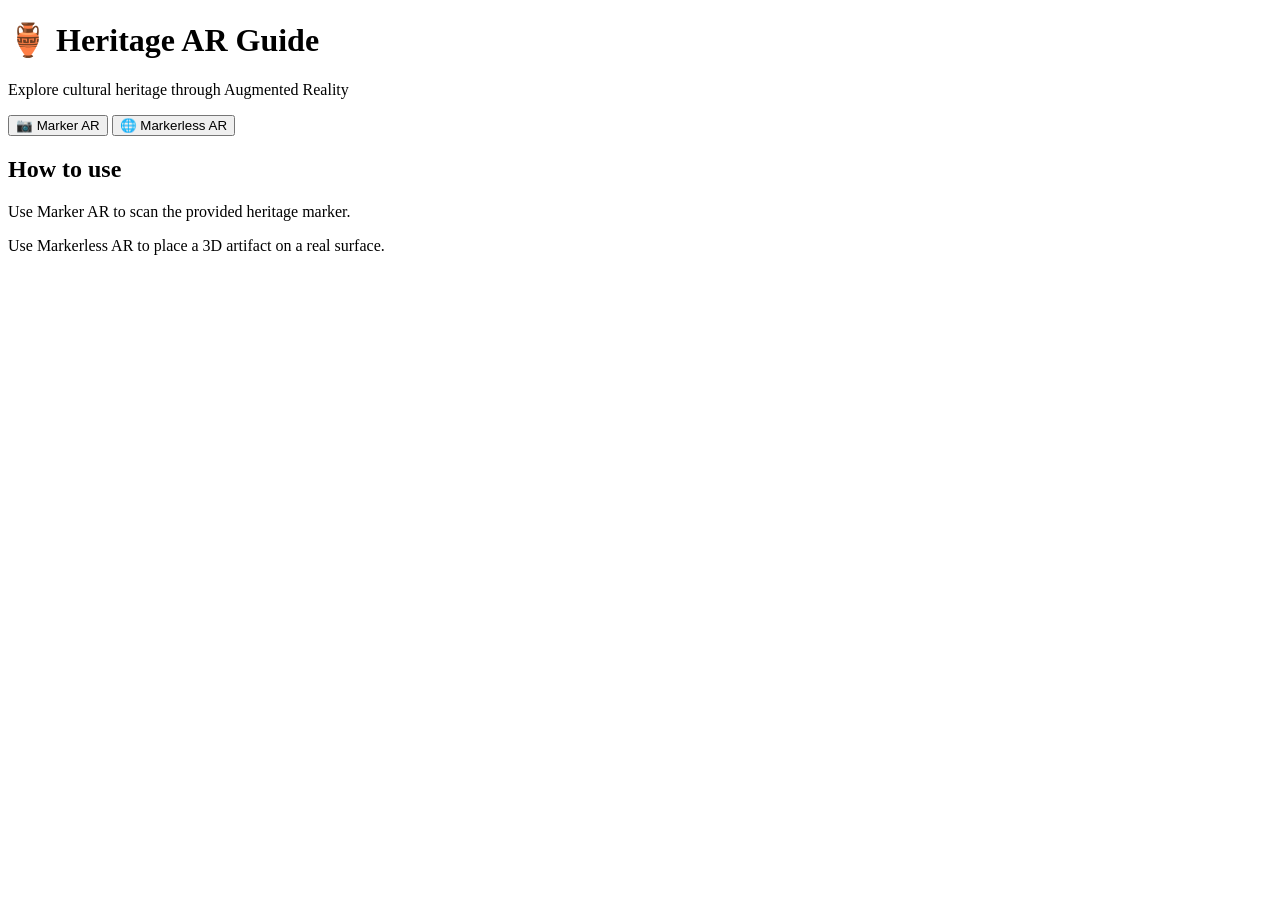
==== index.html @ 5d35ad5e "Add files via upload" ====
<!DOCTYPE html>
<html lang="en">

<head>

    <meta charset="UTF-8">

    <meta name="viewport"
          content="width=device-width,
                   initial-scale=1.0">

    <title>Heritage AR Guide</title>

    <link rel="stylesheet"
          href="css/style.css">

</head>

<body>

    <div class="landing">

        <h1>🏺 Heritage AR Guide</h1>

        <p class="subtitle">
            Explore cultural heritage through
            Augmented Reality
        </p>

        <div class="menu">

            <button id="markerARButton">
                📷 Marker AR
            </button>

            <button id="markerlessARButton">
                🌐 Markerless AR
            </button>

        </div>

        <div class="info">

            <h2>How to use</h2>

            <p>
                Use Marker AR to scan the provided
                heritage marker.
            </p>

            <p>
                Use Markerless AR to place a
                3D artifact on a real surface.
            </p>

        </div>

    </div>

    <script src="js/main.js"></script>

</body>

</html>
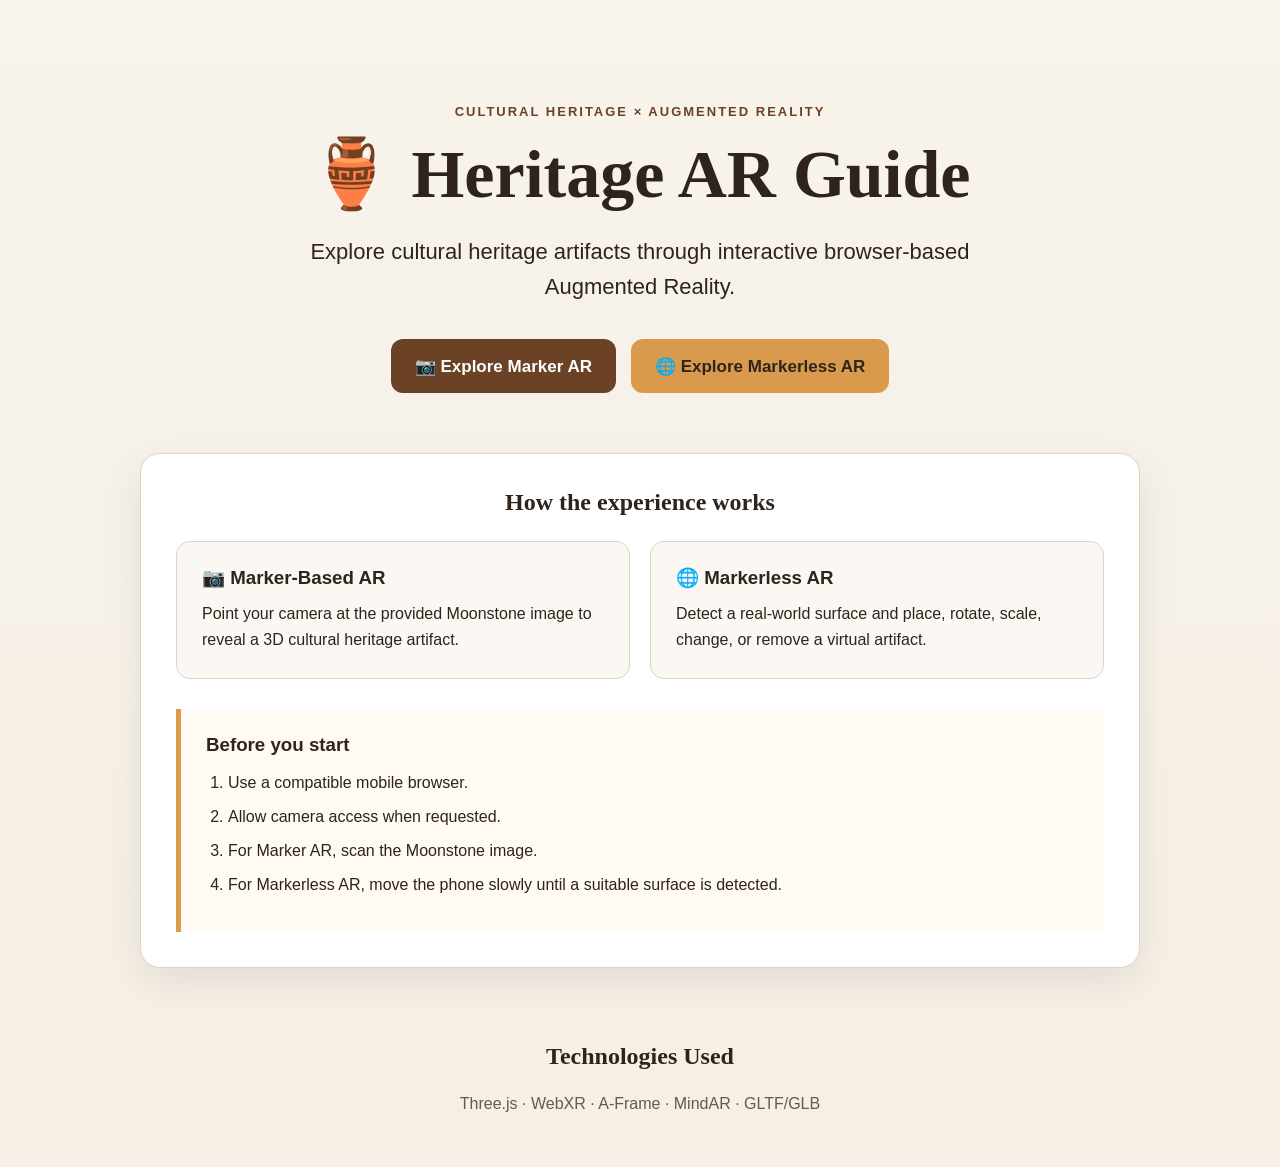
==== commit 9bd5c8ca: "Refactor AR project structure and enhance UI/UX - Updated markerless AR HTML to improve viewport set" ====
--- a/index.html
+++ b/index.html
@@ -5,57 +5,137 @@
 
     <meta charset="UTF-8">
 
-    <meta name="viewport"
-          content="width=device-width,
-                   initial-scale=1.0">
+    <meta
+        name="viewport"
+        content="width=device-width, initial-scale=1.0, viewport-fit=cover"
+    >
+
+    <meta
+        name="description"
+        content="An interactive browser-based augmented reality experience for exploring cultural heritage artifacts."
+    >
 
     <title>Heritage AR Guide</title>
 
-    <link rel="stylesheet"
-          href="css/style.css">
+    <link rel="stylesheet" href="css/style.css">
 
 </head>
 
 <body>
 
-    <div class="landing">
+    <main class="landing">
 
-        <h1>🏺 Heritage AR Guide</h1>
+        <section class="hero">
 
-        <p class="subtitle">
-            Explore cultural heritage through
-            Augmented Reality
-        </p>
+            <p class="eyebrow">
+                CULTURAL HERITAGE × AUGMENTED REALITY
+            </p>
 
-        <div class="menu">
+            <h1>🏺 Heritage AR Guide</h1>
 
-            <button id="markerARButton">
-                📷 Marker AR
-            </button>
+            <p class="subtitle">
+                Explore cultural heritage artifacts through
+                interactive browser-based Augmented Reality.
+            </p>
 
-            <button id="markerlessARButton">
-                🌐 Markerless AR
-            </button>
+            <div class="menu">
 
-        </div>
+                <button
+                    id="markerARButton"
+                    type="button"
+                >
+                    📷 Explore Marker AR
+                </button>
 
-        <div class="info">
+                <button
+                    id="markerlessARButton"
+                    type="button"
+                    class="secondary-button"
+                >
+                    🌐 Explore Markerless AR
+                </button>
 
-            <h2>How to use</h2>
+            </div>
+
+        </section>
+
+
+        <section class="info">
+
+            <h2>How the experience works</h2>
+
+            <div class="feature-grid">
+
+                <article class="feature-card">
+
+                    <h3>📷 Marker-Based AR</h3>
+
+                    <p>
+                        Point your camera at the provided
+                        Moonstone image to reveal a 3D
+                        cultural heritage artifact.
+                    </p>
+
+                </article>
+
+
+                <article class="feature-card">
+
+                    <h3>🌐 Markerless AR</h3>
+
+                    <p>
+                        Detect a real-world surface and
+                        place, rotate, scale, change, or
+                        remove a virtual artifact.
+                    </p>
+
+                </article>
+
+            </div>
+
+
+            <div class="instructions">
+
+                <h3>Before you start</h3>
+
+                <ol>
+
+                    <li>
+                        Use a compatible mobile browser.
+                    </li>
+
+                    <li>
+                        Allow camera access when requested.
+                    </li>
+
+                    <li>
+                        For Marker AR, scan the Moonstone image.
+                    </li>
+
+                    <li>
+                        For Markerless AR, move the phone slowly
+                        until a suitable surface is detected.
+                    </li>
+
+                </ol>
+
+            </div>
+
+        </section>
+
+
+        <section class="technology">
+
+            <h2>Technologies Used</h2>
 
             <p>
-                Use Marker AR to scan the provided
-                heritage marker.
+                Three.js · WebXR · A-Frame · MindAR · GLTF/GLB
             </p>
 
-            <p>
-                Use Markerless AR to place a
-                3D artifact on a real surface.
-            </p>
+        </section>
 
-        </div>
+    </main>
 
-    </div>
 
     <script src="js/main.js"></script>
 
--- a/css/style.css
+++ b/css/style.css
@@ -0,0 +1,378 @@
+:root {
+
+    --background: #f5efe5;
+    --surface: #ffffff;
+    --text: #2f241c;
+    --primary: #6b4226;
+    --primary-dark: #4f2f1b;
+    --accent: #d99a4e;
+    --border: #ded2c5;
+
+}
+
+
+* {
+
+    box-sizing: border-box;
+    margin: 0;
+    padding: 0;
+
+}
+
+
+html {
+
+    scroll-behavior: smooth;
+
+}
+
+
+body {
+
+    min-width: 320px;
+
+    font-family:
+        Arial,
+        Helvetica,
+        sans-serif;
+
+    background:
+        linear-gradient(
+            180deg,
+            #f8f3eb,
+            var(--background)
+        );
+
+    color: var(--text);
+
+}
+
+
+button {
+
+    font: inherit;
+
+}
+
+
+.landing {
+
+    width: 100%;
+    min-height: 100vh;
+
+    padding:
+        max(24px, env(safe-area-inset-top))
+        20px
+        max(24px, env(safe-area-inset-bottom));
+
+}
+
+
+.hero {
+
+    max-width: 900px;
+
+    margin: 0 auto;
+
+    padding: 80px 20px 60px;
+
+    text-align: center;
+
+}
+
+
+.eyebrow {
+
+    margin-bottom: 15px;
+
+    font-size: 13px;
+    font-weight: bold;
+
+    letter-spacing: 2px;
+
+    color: var(--primary);
+
+}
+
+
+h1 {
+
+    margin-bottom: 20px;
+
+    font-family:
+        Georgia,
+        serif;
+
+    font-size:
+        clamp(
+            38px,
+            7vw,
+            68px
+        );
+
+}
+
+
+.subtitle {
+
+    max-width: 700px;
+
+    margin:
+        0 auto
+        35px;
+
+    font-size:
+        clamp(
+            17px,
+            3vw,
+            22px
+        );
+
+    line-height: 1.6;
+
+}
+
+
+.menu {
+
+    display: flex;
+
+    flex-wrap: wrap;
+
+    justify-content: center;
+
+    gap: 15px;
+
+}
+
+
+.menu button {
+
+    min-height: 54px;
+
+    padding:
+        14px
+        24px;
+
+    border: none;
+
+    border-radius: 12px;
+
+    background: var(--primary);
+
+    color: white;
+
+    font-size: 17px;
+    font-weight: bold;
+
+    cursor: pointer;
+
+    transition:
+        transform 0.2s ease,
+        background 0.2s ease;
+
+}
+
+
+.menu button:hover {
+
+    background: var(--primary-dark);
+
+    transform: translateY(-2px);
+
+}
+
+
+.menu button:focus-visible {
+
+    outline:
+        3px solid
+        var(--accent);
+
+    outline-offset: 3px;
+
+}
+
+
+.menu .secondary-button {
+
+    background: var(--accent);
+
+    color: #2f241c;
+
+}
+
+
+.info {
+
+    max-width: 1000px;
+
+    margin: 0 auto;
+
+    padding: 35px;
+
+    background: var(--surface);
+
+    border:
+        1px solid
+        var(--border);
+
+    border-radius: 20px;
+
+    box-shadow:
+        0 15px 40px
+        rgba(0, 0, 0, 0.08);
+
+}
+
+
+.info h2,
+.technology h2 {
+
+    margin-bottom: 25px;
+
+    font-family:
+        Georgia,
+        serif;
+
+    text-align: center;
+
+}
+
+
+.feature-grid {
+
+    display: grid;
+
+    grid-template-columns:
+        repeat(
+            auto-fit,
+            minmax(240px, 1fr)
+        );
+
+    gap: 20px;
+
+}
+
+
+.feature-card {
+
+    padding: 25px;
+
+    background: #fbf8f4;
+
+    border-radius: 14px;
+
+    border:
+        1px solid
+        var(--border);
+
+}
+
+
+.feature-card h3 {
+
+    margin-bottom: 12px;
+
+}
+
+
+.feature-card p {
+
+    line-height: 1.6;
+
+}
+
+
+.instructions {
+
+    margin-top: 30px;
+
+    padding: 25px;
+
+    border-left:
+        5px solid
+        var(--accent);
+
+    background: #fffaf3;
+
+}
+
+
+.instructions h3 {
+
+    margin-bottom: 15px;
+
+}
+
+
+.instructions ol {
+
+    padding-left: 22px;
+
+}
+
+
+.instructions li {
+
+    margin-bottom: 10px;
+
+    line-height: 1.5;
+
+}
+
+
+.technology {
+
+    max-width: 900px;
+
+    margin:
+        45px auto
+        0;
+
+    padding: 30px;
+
+    text-align: center;
+
+}
+
+
+.technology p {
+
+    color: #67594e;
+
+}
+
+
+@media (max-width: 600px) {
+
+    .hero {
+
+        padding:
+            55px 10px
+            40px;
+
+    }
+
+
+    .menu {
+
+        flex-direction: column;
+
+    }
+
+
+    .menu button {
+
+        width: 100%;
+
+    }
+
+
+    .info {
+
+        padding: 22px;
+
+    }
+
+}
